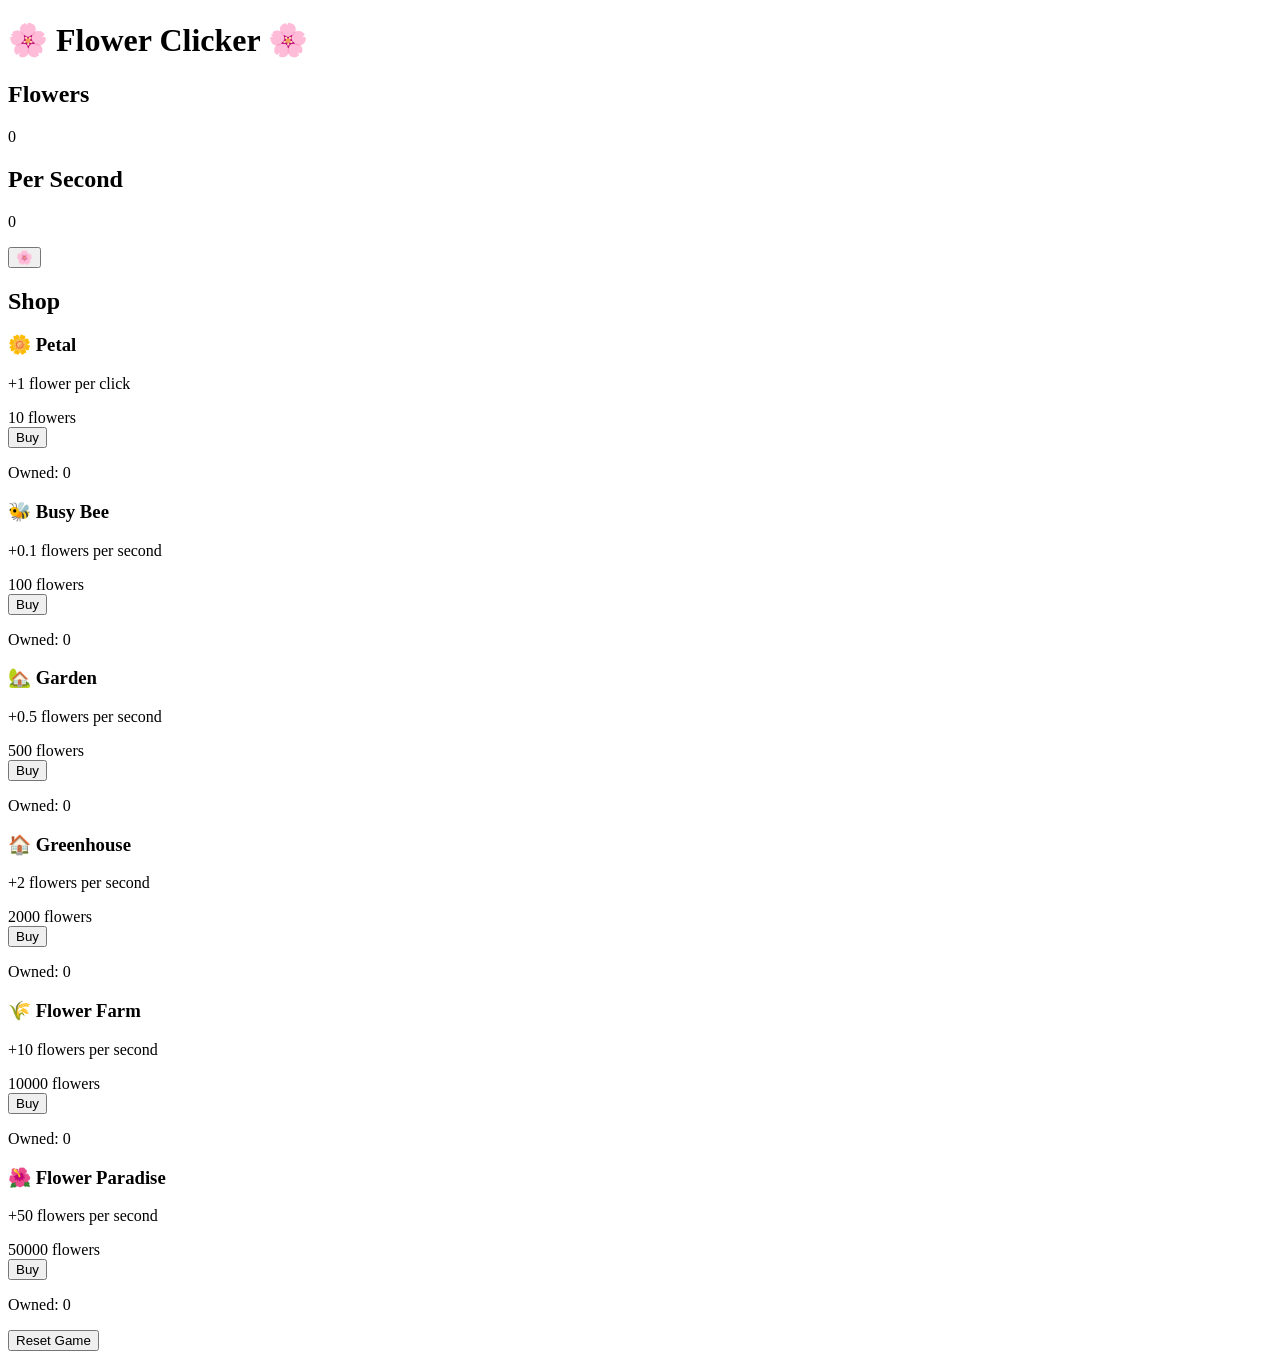
==== index.html @ 1847d162 "Initial flower clicker game HTML" ====
<!DOCTYPE html>
<html lang="en">
<head>
    <meta charset="UTF-8">
    <meta name="viewport" content="width=device-width, initial-scale=1.0">
    <title>Flower Clicker</title>
    <link rel="stylesheet" href="style.css">
</head>
<body>
    <div class="container">
        <h1>🌸 Flower Clicker 🌸</h1>
        
        <div class="game-section">
            <div class="stats">
                <div class="stat-box">
                    <h2>Flowers</h2>
                    <p id="flowerCount">0</p>
                </div>
                <div class="stat-box">
                    <h2>Per Second</h2>
                    <p id="perSecond">0</p>
                </div>
            </div>

            <button id="flowerButton" class="flower-button">
                <span class="flower-icon">🌸</span>
            </button>

            <div class="shop">
                <h2>Shop</h2>
                <div class="items-grid">
                    <div class="shop-item" id="item-petal">
                        <h3>🌼 Petal</h3>
                        <p class="description">+1 flower per click</p>
                        <div class="cost">
                            <span id="petal-cost">10</span> flowers
                        </div>
                        <button class="buy-btn" data-item="petal">Buy</button>
                        <p class="owned">Owned: <span id="petal-owned">0</span></p>
                    </div>

                    <div class="shop-item" id="item-bee">
                        <h3>🐝 Busy Bee</h3>
                        <p class="description">+0.1 flowers per second</p>
                        <div class="cost">
                            <span id="bee-cost">100</span> flowers
                        </div>
                        <button class="buy-btn" data-item="bee">Buy</button>
                        <p class="owned">Owned: <span id="bee-owned">0</span></p>
                    </div>

                    <div class="shop-item" id="item-garden">
                        <h3>🏡 Garden</h3>
                        <p class="description">+0.5 flowers per second</p>
                        <div class="cost">
                            <span id="garden-cost">500</span> flowers
                        </div>
                        <button class="buy-btn" data-item="garden">Buy</button>
                        <p class="owned">Owned: <span id="garden-owned">0</span></p>
                    </div>

                    <div class="shop-item" id="item-greenhouse">
                        <h3>🏠 Greenhouse</h3>
                        <p class="description">+2 flowers per second</p>
                        <div class="cost">
                            <span id="greenhouse-cost">2000</span> flowers
                        </div>
                        <button class="buy-btn" data-item="greenhouse">Buy</button>
                        <p class="owned">Owned: <span id="greenhouse-owned">0</span></p>
                    </div>

                    <div class="shop-item" id="item-farm">
                        <h3>🌾 Flower Farm</h3>
                        <p class="description">+10 flowers per second</p>
                        <div class="cost">
                            <span id="farm-cost">10000</span> flowers
                        </div>
                        <button class="buy-btn" data-item="farm">Buy</button>
                        <p class="owned">Owned: <span id="farm-owned">0</span></p>
                    </div>

                    <div class="shop-item" id="item-paradise">
                        <h3>🌺 Flower Paradise</h3>
                        <p class="description">+50 flowers per second</p>
                        <div class="cost">
                            <span id="paradise-cost">50000</span> flowers
                        </div>
                        <button class="buy-btn" data-item="paradise">Buy</button>
                        <p class="owned">Owned: <span id="paradise-owned">0</span></p>
                    </div>
                </div>
            </div>
        </div>

        <button id="resetBtn" class="reset-btn">Reset Game</button>
    </div>

    <script src="script.js"></script>
</body>
</html>
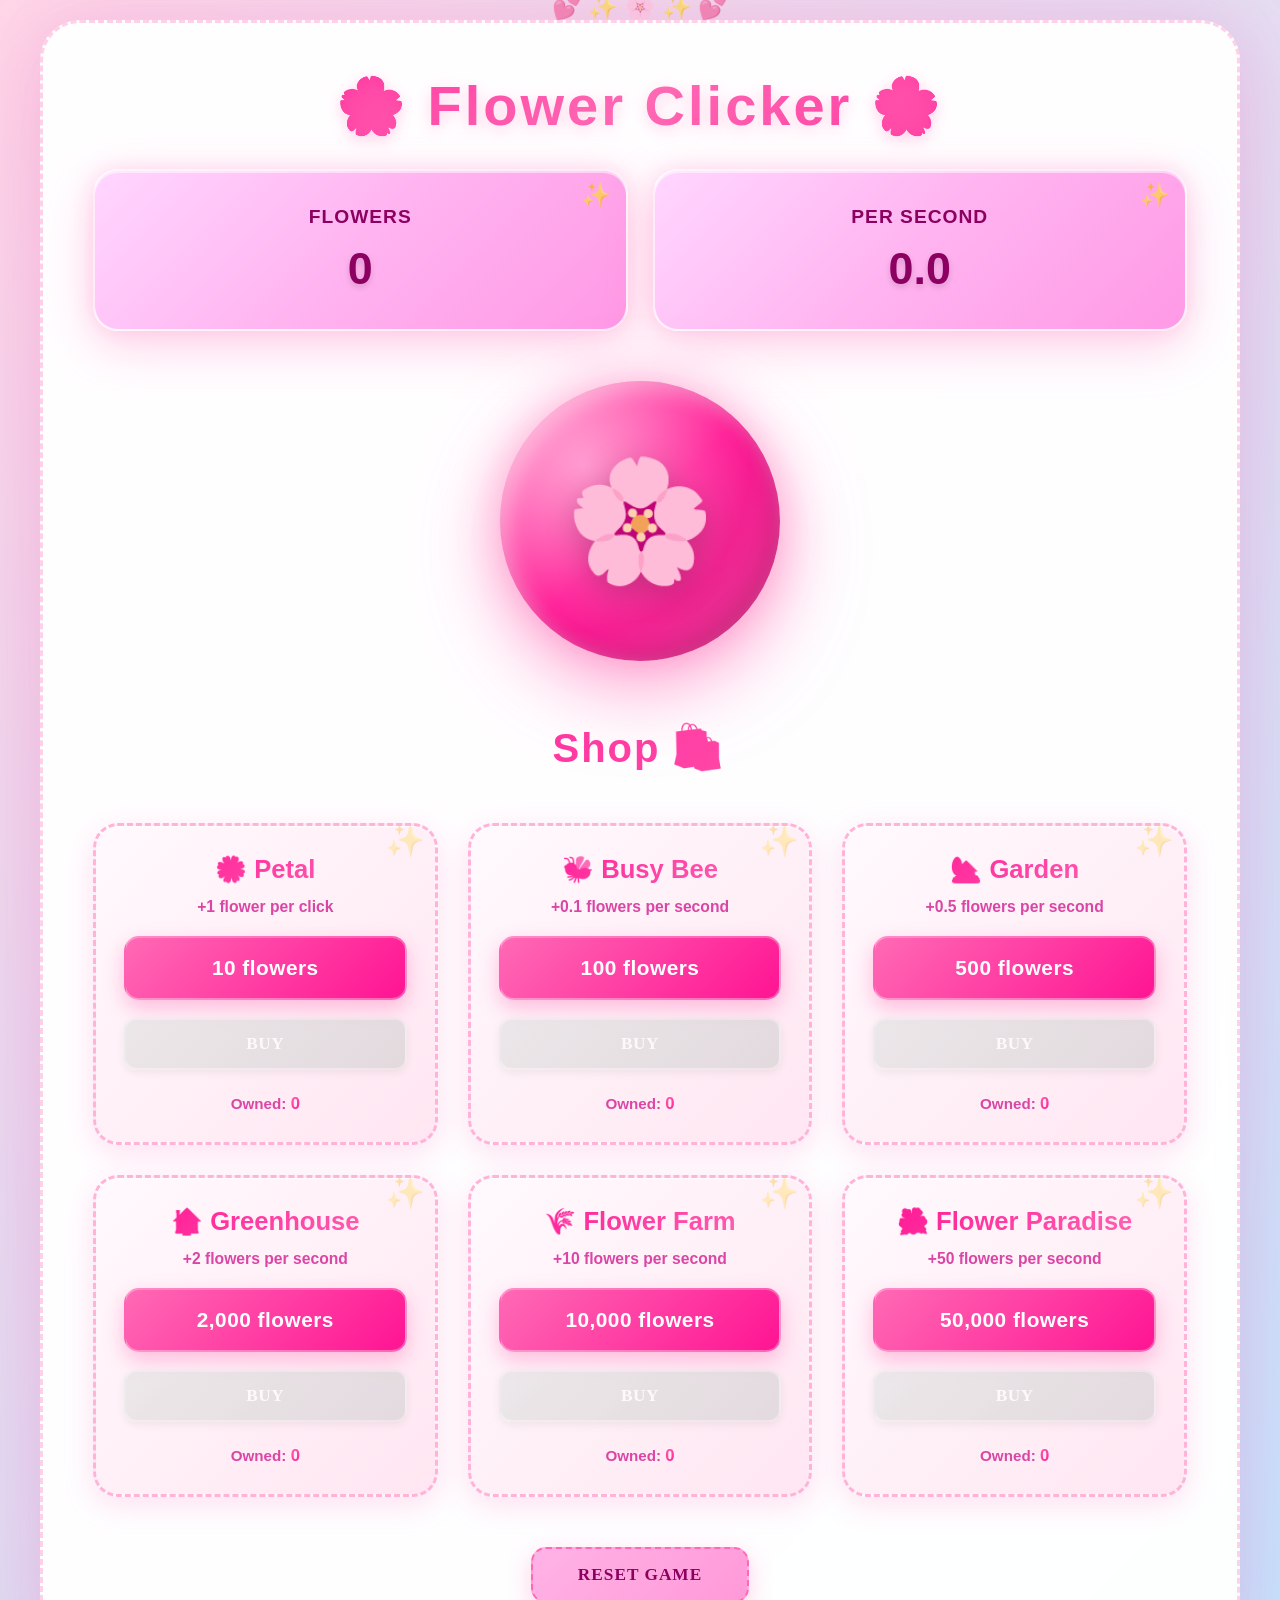
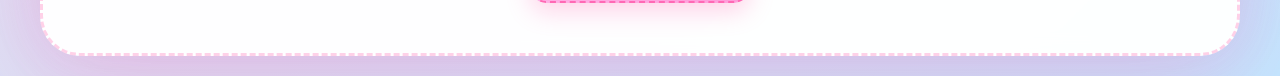
==== commit a3b0c068: "Add sparkles and glitter effects to the game" ====
--- a/index.html
+++ b/index.html
@@ -7,6 +7,9 @@
     <link rel="stylesheet" href="style.css">
 </head>
 <body>
+    <!-- Glitter background -->
+    <div class="glitter-container" id="glitterContainer"></div>
+    
     <div class="container">
         <h1>🌸 Flower Clicker 🌸</h1>
         
@@ -24,6 +27,7 @@
 
             <button id="flowerButton" class="flower-button">
                 <span class="flower-icon">🌸</span>
+                <div class="button-sparkles" id="buttonSparkles"></div>
             </button>
 
             <div class="shop">
--- a/style.css
+++ b/style.css
@@ -0,0 +1,624 @@
+* {
+    margin: 0;
+    padding: 0;
+    box-sizing: border-box;
+}
+
+body {
+    font-family: 'Comic Sans MS', 'Trebuchet MS', cursive, sans-serif;
+    background: linear-gradient(135deg, #ffd6e8 0%, #c2e7ff 25%, #ffc6e0 50%, #d4f1f9 75%, #ffd6e8 100%);
+    background-size: 400% 400%;
+    min-height: 100vh;
+    display: flex;
+    justify-content: center;
+    align-items: center;
+    padding: 20px;
+    overflow-x: hidden;
+    animation: gradientShift 8s ease infinite;
+    position: relative;
+}
+
+@keyframes gradientShift {
+    0% { background-position: 0% 50%; }
+    50% { background-position: 100% 50%; }
+    100% { background-position: 0% 50%; }
+}
+
+/* Glitter container for ambient sparkles */
+.glitter-container {
+    position: fixed;
+    top: 0;
+    left: 0;
+    width: 100%;
+    height: 100%;
+    pointer-events: none;
+    z-index: 1;
+}
+
+/* Background glitter animation */
+.bg-glitter {
+    position: fixed;
+    pointer-events: none;
+    opacity: 0.8;
+    animation: bgGlitterFloat 4s ease-in-out forwards;
+}
+
+@keyframes bgGlitterFloat {
+    0% {
+        opacity: 0;
+        transform: translateY(0) scale(0);
+    }
+    50% {
+        opacity: 1;
+    }
+    100% {
+        opacity: 0;
+        transform: translateY(-100px) scale(1);
+    }
+}
+
+.container {
+    background: rgba(255, 255, 255, 0.97);
+    border-radius: 40px;
+    padding: 50px;
+    max-width: 1200px;
+    width: 100%;
+    box-shadow: 0 30px 100px rgba(255, 105, 180, 0.25),
+                0 0 60px rgba(200, 100, 200, 0.15),
+                inset 0 1px 0 rgba(255, 255, 255, 0.6);
+    border: 3px dashed rgba(255, 105, 180, 0.3);
+    backdrop-filter: blur(10px);
+    position: relative;
+    z-index: 10;
+}
+
+.container::before {
+    content: '💕 ✨ 🌸 ✨ 💕';
+    position: absolute;
+    top: -30px;
+    left: 50%;
+    transform: translateX(-50%);
+    font-size: 1.5em;
+    opacity: 0.6;
+    animation: float 3s ease-in-out infinite;
+}
+
+@keyframes float {
+    0%, 100% { transform: translateX(-50%) translateY(0px); }
+    50% { transform: translateX(-50%) translateY(-15px); }
+}
+
+h1 {
+    text-align: center;
+    background: linear-gradient(135deg, #ff1493 0%, #ff69b4 25%, #ff1493 50%, #ff69b4 75%, #ff1493 100%);
+    -webkit-background-clip: text;
+    -webkit-text-fill-color: transparent;
+    background-clip: text;
+    background-size: 200% 200%;
+    margin-bottom: 30px;
+    font-size: 3.5em;
+    font-weight: 900;
+    letter-spacing: 3px;
+    animation: titleBounce 2s ease-in-out infinite, gradientAnim 3s ease infinite;
+    text-shadow: 0 4px 15px rgba(255, 105, 180, 0.3);
+}
+
+@keyframes titleBounce {
+    0%, 100% { transform: translateY(0) scaleY(1); }
+    50% { transform: translateY(-10px) scaleY(1.05); }
+}
+
+@keyframes gradientAnim {
+    0%, 100% { background-position: 0% 50%; }
+    50% { background-position: 100% 50%; }
+}
+
+.game-section {
+    text-align: center;
+    margin-bottom: 50px;
+}
+
+.stats {
+    display: grid;
+    grid-template-columns: 1fr 1fr;
+    gap: 25px;
+    margin-bottom: 50px;
+}
+
+.stat-box {
+    background: linear-gradient(135deg, #ffd6ff 0%, #ffb3f0 50%, #ff99e6 100%);
+    color: #8b0060;
+    padding: 35px;
+    border-radius: 25px;
+    box-shadow: 0 15px 50px rgba(255, 105, 180, 0.3),
+                inset 0 2px 0 rgba(255, 255, 255, 0.5),
+                0 0 20px rgba(255, 105, 180, 0.2);
+    position: relative;
+    overflow: hidden;
+    transition: all 0.3s ease;
+    border: 2px solid rgba(255, 255, 255, 0.8);
+}
+
+.stat-box::before {
+    content: '';
+    position: absolute;
+    top: -50%;
+    right: -50%;
+    width: 200px;
+    height: 200px;
+    background: radial-gradient(circle, rgba(255, 255, 255, 0.4) 0%, transparent 70%);
+    border-radius: 50%;
+}
+
+.stat-box::after {
+    content: '✨';
+    position: absolute;
+    top: 10px;
+    right: 15px;
+    font-size: 1.5em;
+    opacity: 0.7;
+    animation: spin 3s linear infinite;
+}
+
+@keyframes spin {
+    0%, 100% { transform: rotate(0deg); }
+    50% { transform: rotate(180deg); }
+}
+
+.stat-box:hover {
+    transform: translateY(-8px) scale(1.02);
+    box-shadow: 0 25px 60px rgba(255, 105, 180, 0.4),
+                inset 0 2px 0 rgba(255, 255, 255, 0.5),
+                0 0 30px rgba(255, 105, 180, 0.3);
+}
+
+.stat-box h2 {
+    font-size: 1.2em;
+    margin-bottom: 15px;
+    opacity: 1;
+    font-weight: 800;
+    letter-spacing: 1px;
+    text-transform: uppercase;
+}
+
+.stat-box p {
+    font-size: 2.8em;
+    font-weight: 900;
+    text-shadow: 0 3px 6px rgba(0, 0, 0, 0.15);
+}
+
+.flower-button {
+    background: linear-gradient(135deg, #ff69b4 0%, #ff1493 25%, #db3a8e 50%, #ff1493 75%, #ff69b4 100%);
+    background-size: 200% 200%;
+    border: none;
+    border-radius: 50%;
+    width: 280px;
+    height: 280px;
+    font-size: 120px;
+    cursor: pointer;
+    box-shadow: 0 25px 80px rgba(255, 105, 180, 0.6),
+                0 0 40px rgba(255, 105, 180, 0.4),
+                inset -8px -8px 20px rgba(0, 0, 0, 0.1),
+                inset 8px 8px 20px rgba(255, 255, 255, 0.4);
+    transition: all 0.2s ease;
+    margin: 0 auto 50px;
+    display: flex;
+    align-items: center;
+    justify-content: center;
+    position: relative;
+    overflow: visible;
+    animation: buttonGlow 2s ease-in-out infinite;
+}
+
+@keyframes buttonGlow {
+    0%, 100% { 
+        background-position: 0% 50%;
+        filter: drop-shadow(0 25px 80px rgba(255, 105, 180, 0.6));
+    }
+    50% { 
+        background-position: 100% 50%;
+        filter: drop-shadow(0 30px 100px rgba(255, 105, 180, 0.8));
+    }
+}
+
+.flower-button::before {
+    content: '';
+    position: absolute;
+    top: 0;
+    left: 0;
+    width: 100%;
+    height: 100%;
+    background: radial-gradient(circle at 30% 30%, rgba(255, 255, 255, 0.5), transparent 60%);
+    border-radius: 50%;
+    pointer-events: none;
+}
+
+.button-sparkles {
+    position: absolute;
+    width: 100%;
+    height: 100%;
+    pointer-events: none;
+}
+
+.flower-button:hover {
+    transform: scale(1.12);
+    box-shadow: 0 30px 100px rgba(255, 105, 180, 0.7),
+                0 0 50px rgba(255, 105, 180, 0.5),
+                inset -8px -8px 20px rgba(0, 0, 0, 0.1),
+                inset 8px 8px 20px rgba(255, 255, 255, 0.4);
+}
+
+.flower-button:active {
+    transform: scale(0.88);
+    box-shadow: 0 10px 30px rgba(255, 105, 180, 0.5),
+                inset -8px -8px 20px rgba(0, 0, 0, 0.2),
+                inset 8px 8px 20px rgba(255, 255, 255, 0.2);
+}
+
+.flower-icon {
+    display: inline-block;
+    position: relative;
+    z-index: 1;
+    filter: drop-shadow(0 8px 15px rgba(0, 0, 0, 0.2));
+    animation: iconBounce 1.5s ease-in-out infinite;
+}
+
+@keyframes iconBounce {
+    0%, 100% { transform: translateY(0); }
+    50% { transform: translateY(-10px); }
+}
+
+@keyframes bounce {
+    0%, 100% { transform: translateY(0) scale(1); }
+    50% { transform: translateY(-35px) scale(1.15); }
+}
+
+.flower-button:active .flower-icon {
+    animation: bounce 0.6s ease;
+}
+
+.shop {
+    margin-top: 60px;
+}
+
+.shop h2 {
+    background: linear-gradient(135deg, #ff1493 0%, #ff69b4 100%);
+    -webkit-background-clip: text;
+    -webkit-text-fill-color: transparent;
+    background-clip: text;
+    margin-bottom: 35px;
+    font-size: 2.5em;
+    font-weight: 900;
+    letter-spacing: 2px;
+    position: relative;
+    padding-bottom: 15px;
+}
+
+.shop h2::after {
+    content: '🛍️';
+    margin-left: 10px;
+    font-size: 1.1em;
+}
+
+.items-grid {
+    display: grid;
+    grid-template-columns: repeat(auto-fit, minmax(280px, 1fr));
+    gap: 30px;
+}
+
+.shop-item {
+    background: linear-gradient(135deg, #fff9fd 0%, #fff0f7 50%, #ffe6f2 100%);
+    border: 3px dashed #ffb3d9;
+    border-radius: 25px;
+    padding: 28px;
+    transition: all 0.3s ease;
+    cursor: pointer;
+    position: relative;
+    overflow: hidden;
+    box-shadow: 0 8px 30px rgba(255, 105, 180, 0.2),
+                inset 0 1px 0 rgba(255, 255, 255, 0.8);
+}
+
+.shop-item::before {
+    content: '';
+    position: absolute;
+    top: 0;
+    left: -100%;
+    width: 100%;
+    height: 100%;
+    background: linear-gradient(90deg, transparent, rgba(255, 255, 255, 0.5), transparent);
+    transition: left 0.5s;
+}
+
+.shop-item::after {
+    content: '✨';
+    position: absolute;
+    top: -5px;
+    right: 10px;
+    font-size: 2em;
+    opacity: 0.3;
+    animation: floatSparkle 2s ease-in-out infinite;
+}
+
+@keyframes floatSparkle {
+    0%, 100% { transform: translateY(0) rotate(0deg) scale(0.8); opacity: 0.2; }
+    50% { transform: translateY(-15px) rotate(180deg) scale(1.2); opacity: 0.6; }
+}
+
+.shop-item:hover::before {
+    left: 100%;
+}
+
+.shop-item:hover {
+    transform: translateY(-15px) scale(1.03);
+    box-shadow: 0 20px 50px rgba(255, 105, 180, 0.35),
+                0 0 30px rgba(255, 105, 180, 0.25),
+                inset 0 1px 0 rgba(255, 255, 255, 0.8);
+    border-color: #ff69b4;
+    background: linear-gradient(135deg, #fffdfe 0%, #fff5f9 50%, #fff0f7 100%);
+}
+
+.shop-item h3 {
+    background: linear-gradient(135deg, #ff1493 0%, #ff69b4 100%);
+    -webkit-background-clip: text;
+    -webkit-text-fill-color: transparent;
+    background-clip: text;
+    margin-bottom: 12px;
+    font-size: 1.6em;
+    font-weight: 800;
+}
+
+.shop-item .description {
+    color: #d946a6;
+    font-size: 0.98em;
+    margin-bottom: 18px;
+    font-weight: 600;
+    line-height: 1.4;
+}
+
+.shop-item .cost {
+    background: linear-gradient(135deg, #ff69b4 0%, #ff1493 100%);
+    padding: 18px;
+    border-radius: 15px;
+    margin-bottom: 18px;
+    font-weight: 900;
+    color: white;
+    font-size: 1.3em;
+    box-shadow: 0 8px 20px rgba(255, 105, 180, 0.4);
+    letter-spacing: 0.5px;
+    border: 2px solid rgba(255, 255, 255, 0.3);
+}
+
+.buy-btn {
+    background: linear-gradient(135deg, #ff69b4 0%, #ff1493 100%);
+    color: white;
+    border: none;
+    padding: 14px 28px;
+    border-radius: 12px;
+    cursor: pointer;
+    font-weight: 900;
+    font-size: 1.08em;
+    transition: all 0.3s ease;
+    width: 100%;
+    margin-bottom: 12px;
+    box-shadow: 0 8px 20px rgba(255, 105, 180, 0.4);
+    letter-spacing: 0.5px;
+    text-transform: uppercase;
+    border: 2px solid rgba(255, 255, 255, 0.4);
+    font-family: 'Comic Sans MS', cursive;
+    position: relative;
+    overflow: hidden;
+}
+
+.buy-btn::before {
+    content: '';
+    position: absolute;
+    top: -50%;
+    left: -50%;
+    width: 200%;
+    height: 200%;
+    background: radial-gradient(circle, rgba(255, 255, 255, 0.3) 0%, transparent 70%);
+    opacity: 0;
+    transition: opacity 0.3s ease;
+}
+
+.buy-btn:hover {
+    transform: scale(1.05);
+    box-shadow: 0 12px 30px rgba(255, 105, 180, 0.5);
+}
+
+.buy-btn:hover::before {
+    opacity: 1;
+}
+
+.buy-btn:active {
+    transform: scale(0.95);
+}
+
+.buy-btn:disabled {
+    background: linear-gradient(135deg, #e0e0e0 0%, #d0d0d0 100%);
+    cursor: not-allowed;
+    opacity: 0.6;
+    box-shadow: 0 3px 10px rgba(0, 0, 0, 0.1);
+}
+
+.owned {
+    color: #d946a6;
+    font-size: 0.95em;
+    margin-top: 12px;
+    font-weight: 700;
+}
+
+.owned span {
+    font-weight: 900;
+    background: linear-gradient(135deg, #ff69b4 0%, #ff1493 100%);
+    -webkit-background-clip: text;
+    -webkit-text-fill-color: transparent;
+    background-clip: text;
+    font-size: 1.1em;
+}
+
+.reset-btn {
+    background: linear-gradient(135deg, #ffb3e6 0%, #ff99d8 100%);
+    color: #8b0060;
+    border: 2px dashed #ff69b4;
+    padding: 16px 45px;
+    border-radius: 15px;
+    cursor: pointer;
+    font-weight: 900;
+    font-size: 1.08em;
+    margin: 40px auto 0;
+    display: block;
+    transition: all 0.3s ease;
+    box-shadow: 0 8px 25px rgba(255, 105, 180, 0.3);
+    letter-spacing: 1px;
+    text-transform: uppercase;
+    font-family: 'Comic Sans MS', cursive;
+}
+
+.reset-btn:hover {
+    background: linear-gradient(135deg, #ff99d8 0%, #ff80ce 100%);
+    transform: scale(1.08);
+    box-shadow: 0 12px 35px rgba(255, 105, 180, 0.4);
+}
+
+.reset-btn:active {
+    transform: scale(0.95);
+}
+
+/* Sparkle animation */
+.sparkle {
+    position: fixed;
+    font-weight: 900;
+    pointer-events: none;
+    animation: sparkleFloat 1.2s ease-out forwards;
+    filter: drop-shadow(0 2px 4px rgba(255, 105, 180, 0.5));
+}
+
+@keyframes sparkleFloat {
+    0% {
+        opacity: 1;
+        transform: translateY(0) scale(1) rotate(0deg);
+    }
+    50% {
+        opacity: 1;
+    }
+    100% {
+        opacity: 0;
+        transform: translateY(-80px) scale(0.3) rotate(360deg);
+    }
+}
+
+/* Floating text animation */
+.float-text {
+    position: fixed;
+    font-weight: 900;
+    font-size: 32px;
+    background: linear-gradient(135deg, #ff1493 0%, #ff69b4 100%);
+    -webkit-background-clip: text;
+    -webkit-text-fill-color: transparent;
+    background-clip: text;
+    pointer-events: none;
+    animation: float-up 1s ease-out forwards;
+    text-shadow: 0 3px 8px rgba(255, 105, 180, 0.4);
+    filter: drop-shadow(0 3px 6px rgba(255, 105, 180, 0.4));
+    font-family: 'Comic Sans MS', cursive;
+}
+
+@keyframes float-up {
+    0% {
+        opacity: 1;
+        transform: translateY(0) translateX(0) scale(1);
+    }
+    50% {
+        opacity: 1;
+        transform: translateY(-40px) translateX(30px) scale(1.15);
+    }
+    100% {
+        opacity: 0;
+        transform: translateY(-100px) translateX(50px) scale(0.8);
+    }
+}
+
+/* Flower particle burst effect */
+.flower-particle {
+    position: fixed;
+    font-size: 32px;
+    pointer-events: none;
+    animation: particle-burst 1.2s ease-out forwards;
+    z-index: 100;
+    filter: drop-shadow(0 3px 8px rgba(255, 105, 180, 0.3));
+}
+
+@keyframes particle-burst {
+    0% {
+        opacity: 1;
+        transform: translate(0, 0) scale(1) rotate(0deg);
+    }
+    50% {
+        opacity: 1;
+    }
+    100% {
+        opacity: 0;
+        transform: translate(calc(var(--vx) * 100px), calc(var(--vy) * 100px)) scale(0.2) rotate(360deg);
+    }
+}
+
+/* Mobile responsive */
+@media (max-width: 768px) {
+    .container {
+        padding: 30px;
+        border-radius: 30px;
+    }
+
+    h1 {
+        font-size: 2.5em;
+        margin-bottom: 20px;
+    }
+
+    .flower-button {
+        width: 200px;
+        height: 200px;
+        font-size: 80px;
+        margin-bottom: 35px;
+    }
+
+    .items-grid {
+        grid-template-columns: 1fr;
+        gap: 20px;
+    }
+
+    .stats {
+        gap: 18px;
+        margin-bottom: 35px;
+    }
+
+    .stat-box {
+        padding: 25px;
+    }
+
+    .stat-box p {
+        font-size: 2.2em;
+    }
+}
+
+@media (max-width: 480px) {
+    .container {
+        padding: 20px;
+        border-radius: 20px;
+    }
+
+    h1 {
+        font-size: 2em;
+    }
+
+    .flower-button {
+        width: 160px;
+        height: 160px;
+        font-size: 60px;
+    }
+
+    .shop h2 {
+        font-size: 1.8em;
+    }
+}
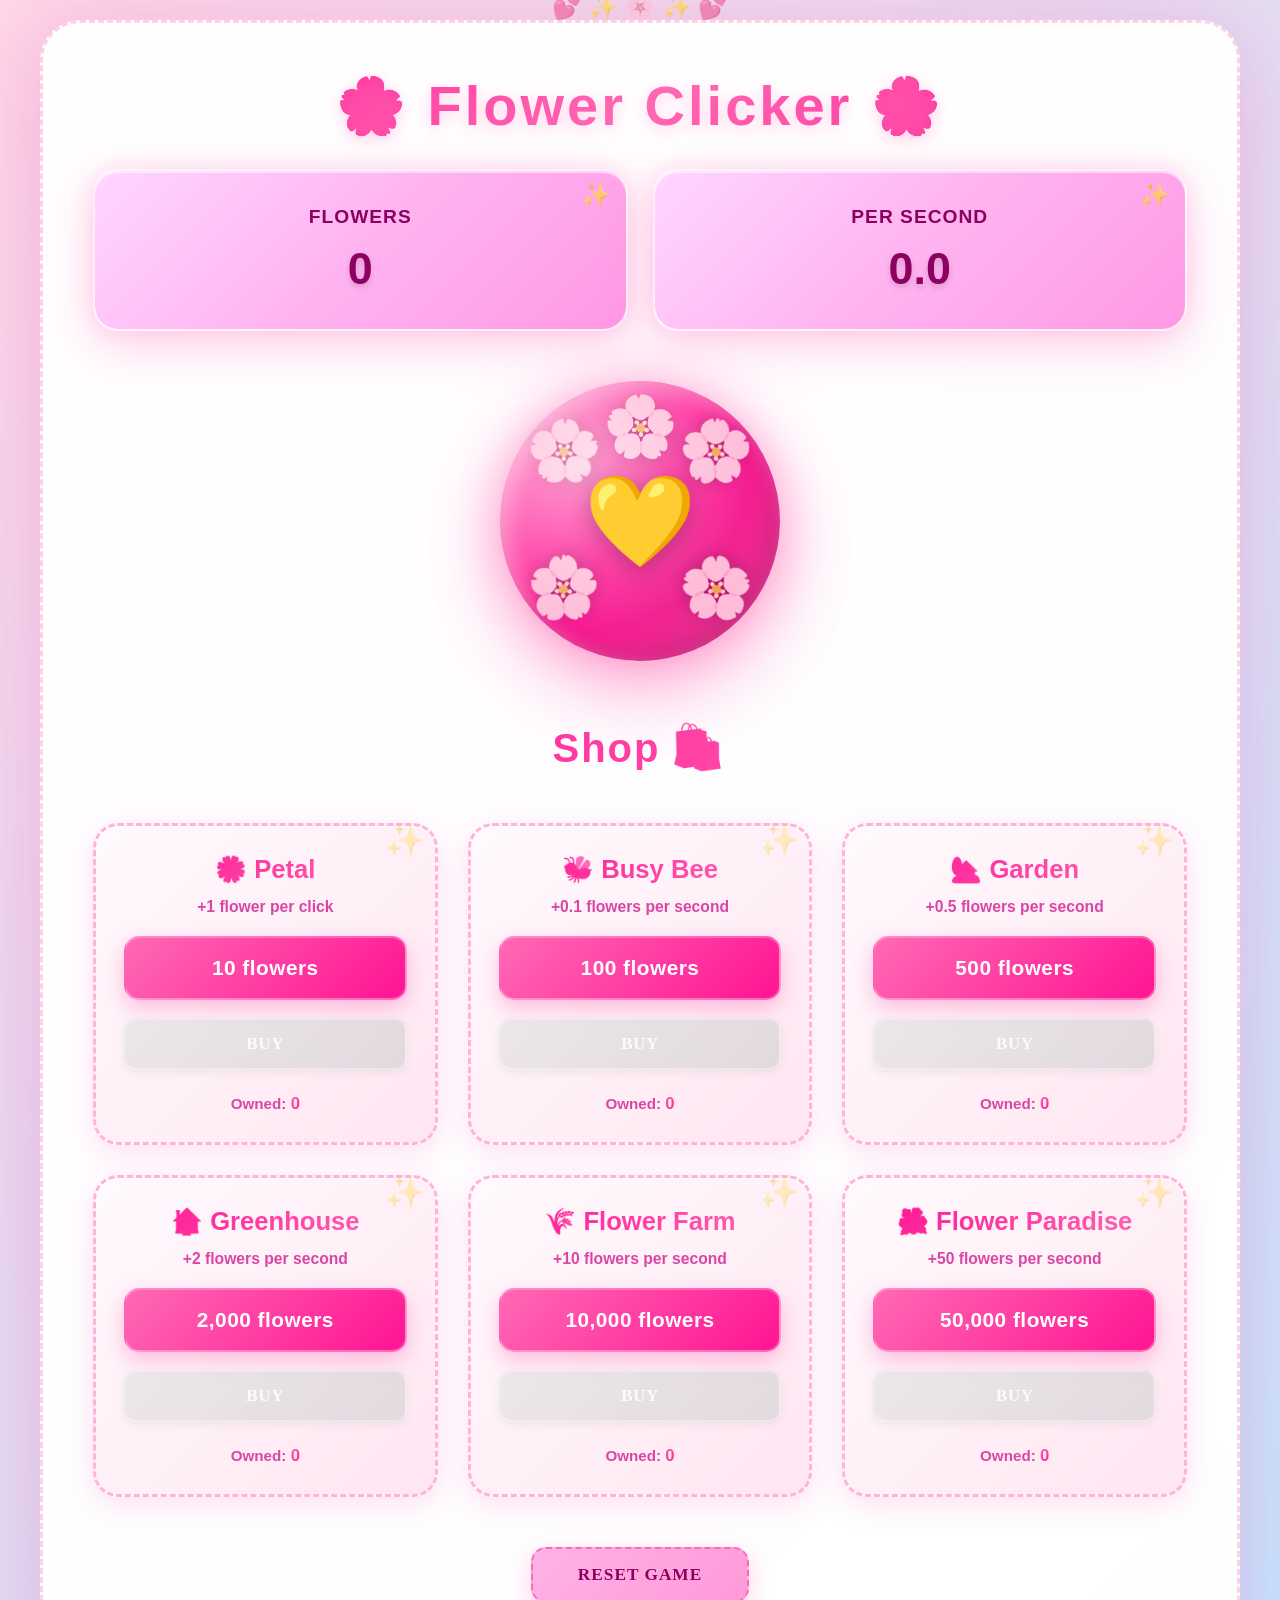
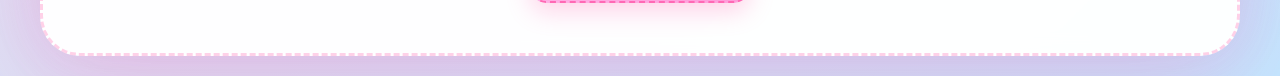
==== commit 4a0edb43: "Add more details to the main flower button with animated petals and glowing center" ====
--- a/index.html
+++ b/index.html
@@ -26,7 +26,14 @@
             </div>
 
             <button id="flowerButton" class="flower-button">
-                <span class="flower-icon">🌸</span>
+                <div class="flower-petals">
+                    <div class="petal petal-1">🌸</div>
+                    <div class="petal petal-2">🌸</div>
+                    <div class="petal petal-3">🌸</div>
+                    <div class="petal petal-4">🌸</div>
+                    <div class="petal petal-5">🌸</div>
+                </div>
+                <div class="flower-center">💛</div>
                 <div class="button-sparkles" id="buttonSparkles"></div>
             </button>
 
--- a/style.css
+++ b/style.css
@@ -187,6 +187,7 @@
     text-shadow: 0 3px 6px rgba(0, 0, 0, 0.15);
 }
 
+/* Main flower button with petals */
 .flower-button {
     background: linear-gradient(135deg, #ff69b4 0%, #ff1493 25%, #db3a8e 50%, #ff1493 75%, #ff69b4 100%);
     background-size: 200% 200%;
@@ -194,7 +195,6 @@
     border-radius: 50%;
     width: 280px;
     height: 280px;
-    font-size: 120px;
     cursor: pointer;
     box-shadow: 0 25px 80px rgba(255, 105, 180, 0.6),
                 0 0 40px rgba(255, 105, 180, 0.4),
@@ -231,6 +231,7 @@
     background: radial-gradient(circle at 30% 30%, rgba(255, 255, 255, 0.5), transparent 60%);
     border-radius: 50%;
     pointer-events: none;
+    z-index: 2;
 }
 
 .button-sparkles {
@@ -238,6 +239,96 @@
     width: 100%;
     height: 100%;
     pointer-events: none;
+}
+
+/* Flower petals arrangement */
+.flower-petals {
+    position: absolute;
+    width: 100%;
+    height: 100%;
+    display: flex;
+    align-items: center;
+    justify-content: center;
+    z-index: 1;
+}
+
+.petal {
+    position: absolute;
+    font-size: 60px;
+    filter: drop-shadow(0 4px 8px rgba(0, 0, 0, 0.2));
+    animation: petalFloat 2s ease-in-out infinite;
+}
+
+.petal-1 {
+    top: 10px;
+    left: 50%;
+    transform: translateX(-50%) rotate(0deg);
+    animation-delay: 0s;
+}
+
+.petal-2 {
+    top: 35px;
+    right: 25px;
+    transform: rotate(72deg);
+    animation-delay: 0.2s;
+}
+
+.petal-3 {
+    bottom: 35px;
+    right: 25px;
+    transform: rotate(144deg);
+    animation-delay: 0.4s;
+}
+
+.petal-4 {
+    bottom: 35px;
+    left: 25px;
+    transform: rotate(216deg);
+    animation-delay: 0.6s;
+}
+
+.petal-5 {
+    top: 35px;
+    left: 25px;
+    transform: rotate(288deg);
+    animation-delay: 0.8s;
+}
+
+@keyframes petalFloat {
+    0%, 100% {
+        transform: translateY(0) rotate(var(--rotation, 0deg)) scale(1);
+        opacity: 0.9;
+    }
+    50% {
+        transform: translateY(-8px) rotate(var(--rotation, 0deg)) scale(1.1);
+        opacity: 1;
+    }
+}
+
+.petal-1 { --rotation: 0deg; }
+.petal-2 { --rotation: 72deg; }
+.petal-3 { --rotation: 144deg; }
+.petal-4 { --rotation: 216deg; }
+.petal-5 { --rotation: 288deg; }
+
+/* Flower center */
+.flower-center {
+    font-size: 90px;
+    z-index: 3;
+    position: relative;
+    filter: drop-shadow(0 6px 12px rgba(0, 0, 0, 0.25));
+    animation: centerGlow 1.5s ease-in-out infinite;
+}
+
+@keyframes centerGlow {
+    0%, 100% {
+        transform: scale(1) rotate(0deg);
+        filter: drop-shadow(0 6px 12px rgba(0, 0, 0, 0.25)) drop-shadow(0 0 8px rgba(255, 215, 0, 0.3));
+    }
+    50% {
+        transform: scale(1.1) rotate(15deg);
+        filter: drop-shadow(0 8px 16px rgba(0, 0, 0, 0.3)) drop-shadow(0 0 15px rgba(255, 215, 0, 0.6));
+    }
 }
 
 .flower-button:hover {
@@ -248,6 +339,21 @@
                 inset 8px 8px 20px rgba(255, 255, 255, 0.4);
 }
 
+.flower-button:hover .flower-center {
+    animation: centerGlowHover 1s ease-in-out infinite;
+}
+
+@keyframes centerGlowHover {
+    0%, 100% {
+        transform: scale(1.15) rotate(0deg);
+        filter: drop-shadow(0 8px 16px rgba(0, 0, 0, 0.3)) drop-shadow(0 0 20px rgba(255, 215, 0, 0.8));
+    }
+    50% {
+        transform: scale(1.25) rotate(20deg);
+        filter: drop-shadow(0 10px 20px rgba(0, 0, 0, 0.35)) drop-shadow(0 0 25px rgba(255, 215, 0, 1));
+    }
+}
+
 .flower-button:active {
     transform: scale(0.88);
     box-shadow: 0 10px 30px rgba(255, 105, 180, 0.5),
@@ -255,26 +361,17 @@
                 inset 8px 8px 20px rgba(255, 255, 255, 0.2);
 }
 
-.flower-icon {
-    display: inline-block;
-    position: relative;
-    z-index: 1;
-    filter: drop-shadow(0 8px 15px rgba(0, 0, 0, 0.2));
-    animation: iconBounce 1.5s ease-in-out infinite;
-}
-
-@keyframes iconBounce {
-    0%, 100% { transform: translateY(0); }
-    50% { transform: translateY(-10px); }
-}
-
-@keyframes bounce {
-    0%, 100% { transform: translateY(0) scale(1); }
-    50% { transform: translateY(-35px) scale(1.15); }
-}
-
-.flower-button:active .flower-icon {
-    animation: bounce 0.6s ease;
+.flower-button:active .flower-center {
+    animation: centerBounce 0.6s ease;
+}
+
+@keyframes centerBounce {
+    0%, 100% {
+        transform: scale(0.9) rotate(0deg);
+    }
+    50% {
+        transform: scale(1.3) rotate(30deg);
+    }
 }
 
 .shop {
@@ -579,8 +676,15 @@
     .flower-button {
         width: 200px;
         height: 200px;
-        font-size: 80px;
         margin-bottom: 35px;
+    }
+
+    .petal {
+        font-size: 40px;
+    }
+
+    .flower-center {
+        font-size: 60px;
     }
 
     .items-grid {
@@ -615,7 +719,14 @@
     .flower-button {
         width: 160px;
         height: 160px;
-        font-size: 60px;
+    }
+
+    .petal {
+        font-size: 30px;
+    }
+
+    .flower-center {
+        font-size: 45px;
     }
 
     .shop h2 {
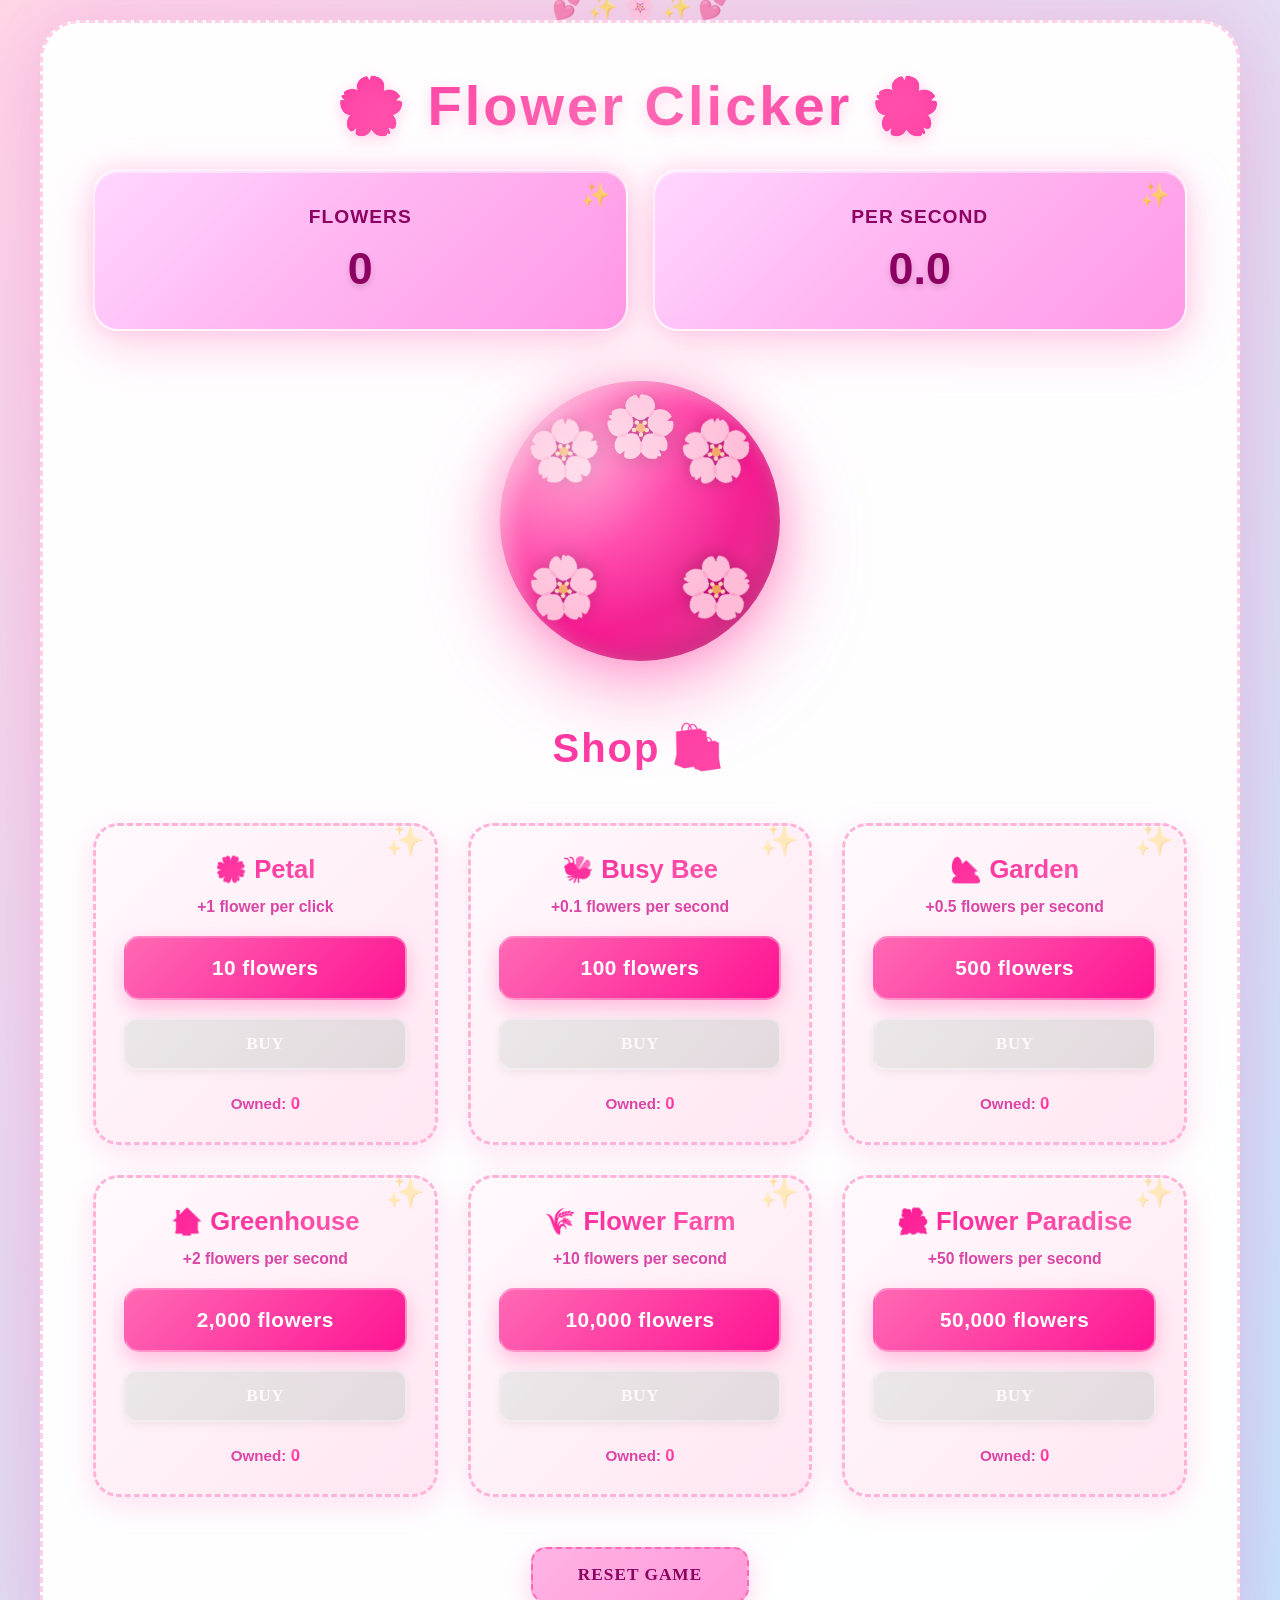
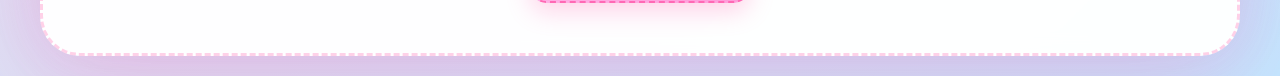
==== commit 5a1bb668: "Remove yellow heart from flower center" ====
--- a/index.html
+++ b/index.html
@@ -33,7 +33,7 @@
                     <div class="petal petal-4">🌸</div>
                     <div class="petal petal-5">🌸</div>
                 </div>
-                <div class="flower-center">💛</div>
+                <div class="flower-center"></div>
                 <div class="button-sparkles" id="buttonSparkles"></div>
             </button>
 
@@ -108,4 +108,4 @@
 
     <script src="script.js"></script>
 </body>
-</html>+</html>
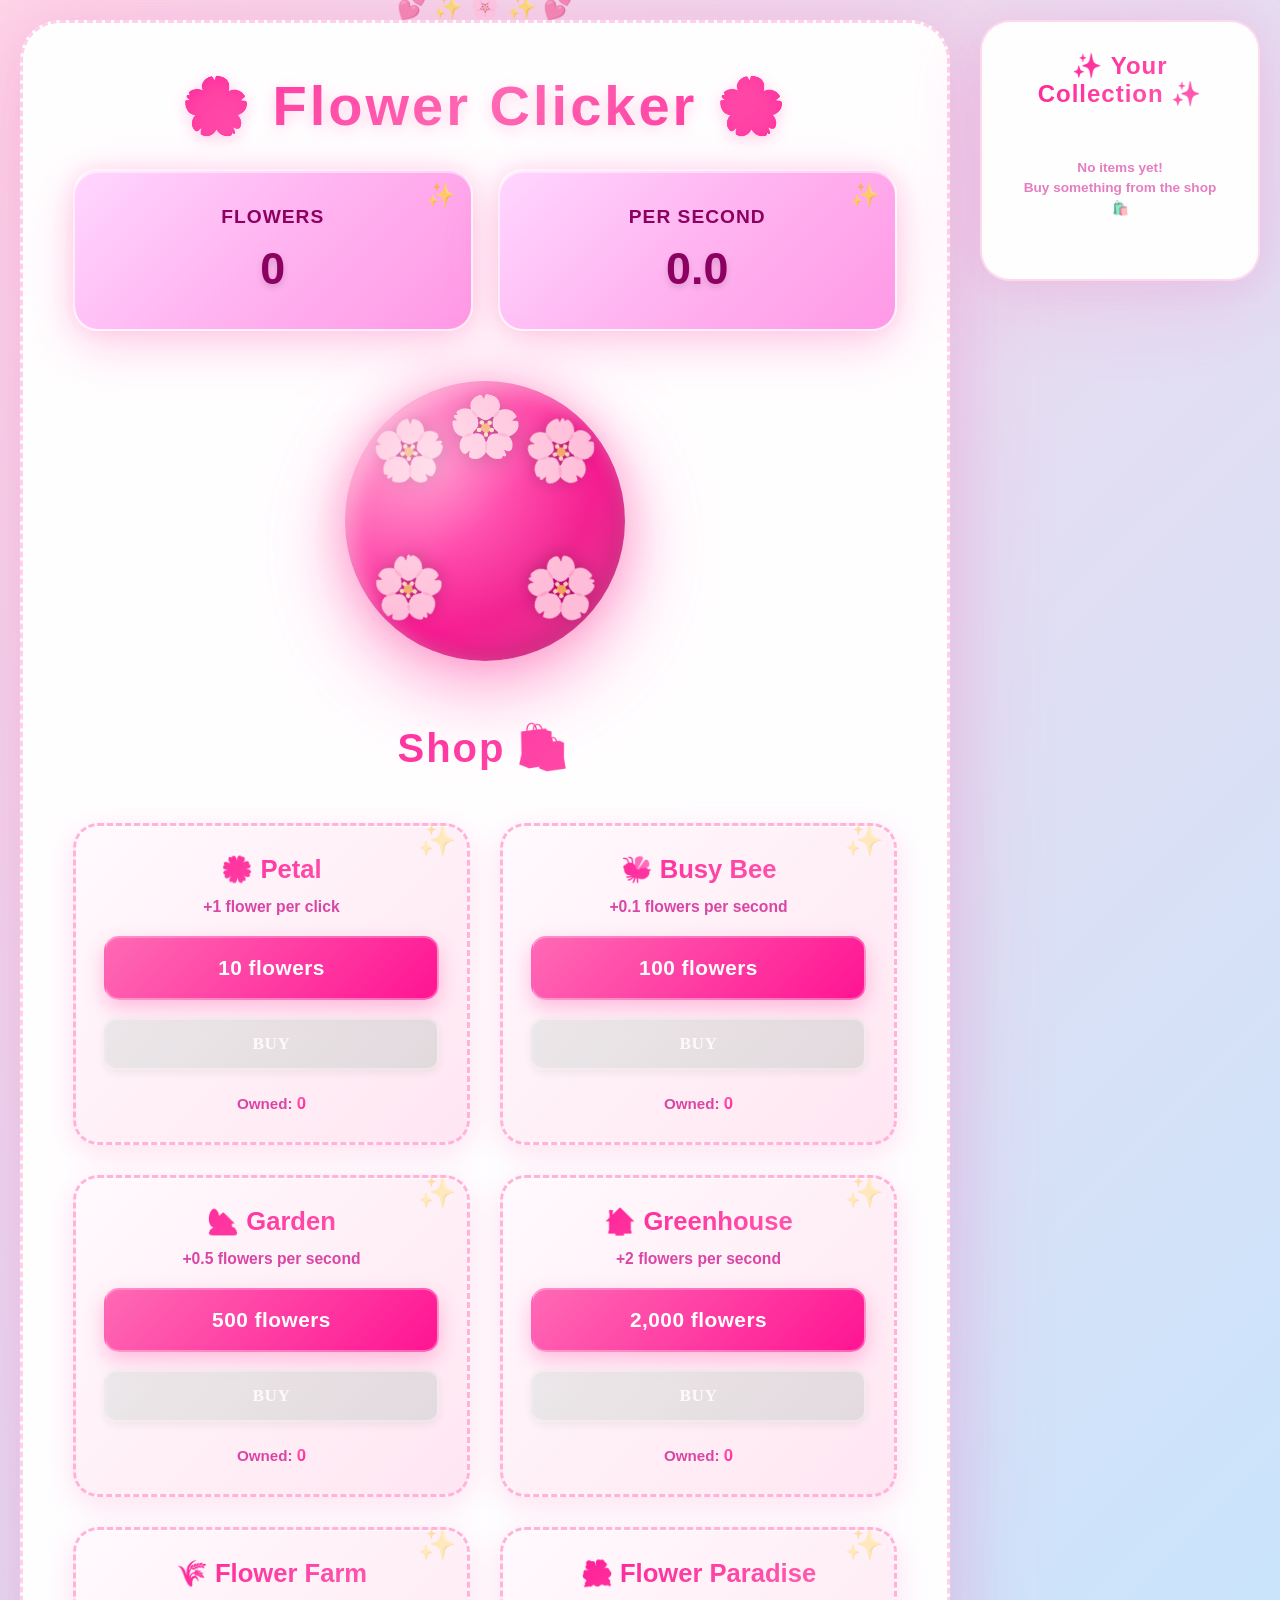
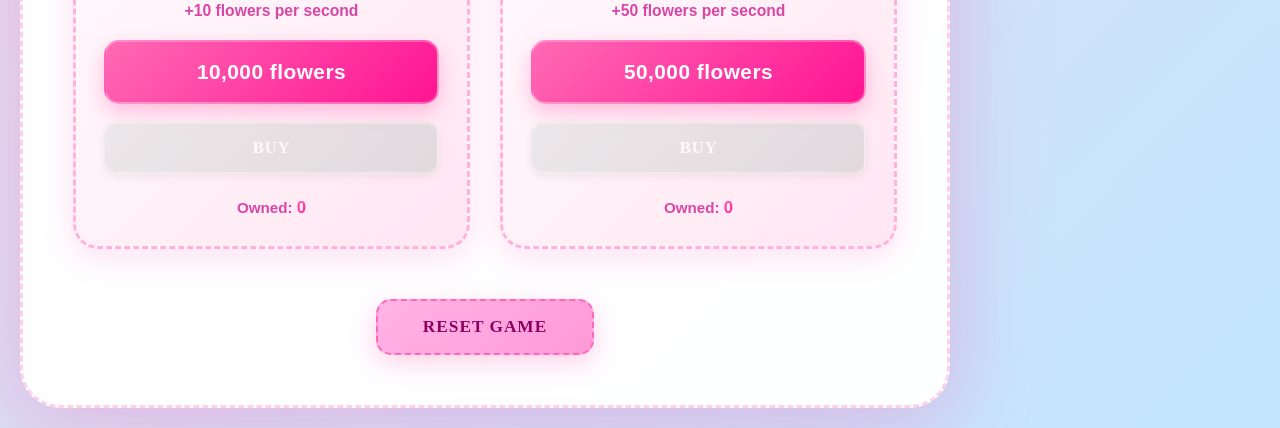
==== commit 49a6a49a: "Update HTML with inventory sidebar structure" ====
--- a/index.html
+++ b/index.html
@@ -10,100 +10,110 @@
     <!-- Glitter background -->
     <div class="glitter-container" id="glitterContainer"></div>
     
-    <div class="container">
-        <h1>🌸 Flower Clicker 🌸</h1>
-        
-        <div class="game-section">
-            <div class="stats">
-                <div class="stat-box">
-                    <h2>Flowers</h2>
-                    <p id="flowerCount">0</p>
+    <div class="main-layout">
+        <div class="container">
+            <h1>🌸 Flower Clicker 🌸</h1>
+            
+            <div class="game-section">
+                <div class="stats">
+                    <div class="stat-box">
+                        <h2>Flowers</h2>
+                        <p id="flowerCount">0</p>
+                    </div>
+                    <div class="stat-box">
+                        <h2>Per Second</h2>
+                        <p id="perSecond">0</p>
+                    </div>
                 </div>
-                <div class="stat-box">
-                    <h2>Per Second</h2>
-                    <p id="perSecond">0</p>
+
+                <button id="flowerButton" class="flower-button">
+                    <div class="flower-petals">
+                        <div class="petal petal-1">🌸</div>
+                        <div class="petal petal-2">🌸</div>
+                        <div class="petal petal-3">🌸</div>
+                        <div class="petal petal-4">🌸</div>
+                        <div class="petal petal-5">🌸</div>
+                    </div>
+                    <div class="flower-center"></div>
+                    <div class="button-sparkles" id="buttonSparkles"></div>
+                </button>
+
+                <div class="shop">
+                    <h2>Shop</h2>
+                    <div class="items-grid">
+                        <div class="shop-item" id="item-petal">
+                            <h3>🌼 Petal</h3>
+                            <p class="description">+1 flower per click</p>
+                            <div class="cost">
+                                <span id="petal-cost">10</span> flowers
+                            </div>
+                            <button class="buy-btn" data-item="petal">Buy</button>
+                            <p class="owned">Owned: <span id="petal-owned">0</span></p>
+                        </div>
+
+                        <div class="shop-item" id="item-bee">
+                            <h3>🐝 Busy Bee</h3>
+                            <p class="description">+0.1 flowers per second</p>
+                            <div class="cost">
+                                <span id="bee-cost">100</span> flowers
+                            </div>
+                            <button class="buy-btn" data-item="bee">Buy</button>
+                            <p class="owned">Owned: <span id="bee-owned">0</span></p>
+                        </div>
+
+                        <div class="shop-item" id="item-garden">
+                            <h3>🏡 Garden</h3>
+                            <p class="description">+0.5 flowers per second</p>
+                            <div class="cost">
+                                <span id="garden-cost">500</span> flowers
+                            </div>
+                            <button class="buy-btn" data-item="garden">Buy</button>
+                            <p class="owned">Owned: <span id="garden-owned">0</span></p>
+                        </div>
+
+                        <div class="shop-item" id="item-greenhouse">
+                            <h3>🏠 Greenhouse</h3>
+                            <p class="description">+2 flowers per second</p>
+                            <div class="cost">
+                                <span id="greenhouse-cost">2000</span> flowers
+                            </div>
+                            <button class="buy-btn" data-item="greenhouse">Buy</button>
+                            <p class="owned">Owned: <span id="greenhouse-owned">0</span></p>
+                        </div>
+
+                        <div class="shop-item" id="item-farm">
+                            <h3>🌾 Flower Farm</h3>
+                            <p class="description">+10 flowers per second</p>
+                            <div class="cost">
+                                <span id="farm-cost">10000</span> flowers
+                            </div>
+                            <button class="buy-btn" data-item="farm">Buy</button>
+                            <p class="owned">Owned: <span id="farm-owned">0</span></p>
+                        </div>
+
+                        <div class="shop-item" id="item-paradise">
+                            <h3>🌺 Flower Paradise</h3>
+                            <p class="description">+50 flowers per second</p>
+                            <div class="cost">
+                                <span id="paradise-cost">50000</span> flowers
+                            </div>
+                            <button class="buy-btn" data-item="paradise">Buy</button>
+                            <p class="owned">Owned: <span id="paradise-owned">0</span></p>
+                        </div>
+                    </div>
                 </div>
             </div>
 
-            <button id="flowerButton" class="flower-button">
-                <div class="flower-petals">
-                    <div class="petal petal-1">🌸</div>
-                    <div class="petal petal-2">🌸</div>
-                    <div class="petal petal-3">🌸</div>
-                    <div class="petal petal-4">🌸</div>
-                    <div class="petal petal-5">🌸</div>
-                </div>
-                <div class="flower-center"></div>
-                <div class="button-sparkles" id="buttonSparkles"></div>
-            </button>
+            <button id="resetBtn" class="reset-btn">Reset Game</button>
+        </div>
 
-            <div class="shop">
-                <h2>Shop</h2>
-                <div class="items-grid">
-                    <div class="shop-item" id="item-petal">
-                        <h3>🌼 Petal</h3>
-                        <p class="description">+1 flower per click</p>
-                        <div class="cost">
-                            <span id="petal-cost">10</span> flowers
-                        </div>
-                        <button class="buy-btn" data-item="petal">Buy</button>
-                        <p class="owned">Owned: <span id="petal-owned">0</span></p>
-                    </div>
-
-                    <div class="shop-item" id="item-bee">
-                        <h3>🐝 Busy Bee</h3>
-                        <p class="description">+0.1 flowers per second</p>
-                        <div class="cost">
-                            <span id="bee-cost">100</span> flowers
-                        </div>
-                        <button class="buy-btn" data-item="bee">Buy</button>
-                        <p class="owned">Owned: <span id="bee-owned">0</span></p>
-                    </div>
-
-                    <div class="shop-item" id="item-garden">
-                        <h3>🏡 Garden</h3>
-                        <p class="description">+0.5 flowers per second</p>
-                        <div class="cost">
-                            <span id="garden-cost">500</span> flowers
-                        </div>
-                        <button class="buy-btn" data-item="garden">Buy</button>
-                        <p class="owned">Owned: <span id="garden-owned">0</span></p>
-                    </div>
-
-                    <div class="shop-item" id="item-greenhouse">
-                        <h3>🏠 Greenhouse</h3>
-                        <p class="description">+2 flowers per second</p>
-                        <div class="cost">
-                            <span id="greenhouse-cost">2000</span> flowers
-                        </div>
-                        <button class="buy-btn" data-item="greenhouse">Buy</button>
-                        <p class="owned">Owned: <span id="greenhouse-owned">0</span></p>
-                    </div>
-
-                    <div class="shop-item" id="item-farm">
-                        <h3>🌾 Flower Farm</h3>
-                        <p class="description">+10 flowers per second</p>
-                        <div class="cost">
-                            <span id="farm-cost">10000</span> flowers
-                        </div>
-                        <button class="buy-btn" data-item="farm">Buy</button>
-                        <p class="owned">Owned: <span id="farm-owned">0</span></p>
-                    </div>
-
-                    <div class="shop-item" id="item-paradise">
-                        <h3>🌺 Flower Paradise</h3>
-                        <p class="description">+50 flowers per second</p>
-                        <div class="cost">
-                            <span id="paradise-cost">50000</span> flowers
-                        </div>
-                        <button class="buy-btn" data-item="paradise">Buy</button>
-                        <p class="owned">Owned: <span id="paradise-owned">0</span></p>
-                    </div>
-                </div>
+        <!-- Inventory Sidebar -->
+        <div class="inventory-sidebar">
+            <h3>✨ Your Collection ✨</h3>
+            <div class="inventory-items" id="inventoryItems">
+                <div class="inventory-empty">No items yet!<br>Buy something from the shop 🛍️</div>
             </div>
         </div>
-
-        <button id="resetBtn" class="reset-btn">Reset Game</button>
     </div>
 
     <script src="script.js"></script>
--- a/style.css
+++ b/style.css
@@ -57,19 +57,29 @@
     }
 }
 
+/* Main layout with sidebar */
+.main-layout {
+    display: flex;
+    gap: 30px;
+    align-items: flex-start;
+    justify-content: center;
+    width: 100%;
+    max-width: 1600px;
+    z-index: 10;
+}
+
 .container {
     background: rgba(255, 255, 255, 0.97);
     border-radius: 40px;
     padding: 50px;
     max-width: 1200px;
-    width: 100%;
+    flex: 1;
     box-shadow: 0 30px 100px rgba(255, 105, 180, 0.25),
                 0 0 60px rgba(200, 100, 200, 0.15),
                 inset 0 1px 0 rgba(255, 255, 255, 0.6);
     border: 3px dashed rgba(255, 105, 180, 0.3);
     backdrop-filter: blur(10px);
     position: relative;
-    z-index: 10;
 }
 
 .container::before {
@@ -86,6 +96,119 @@
 @keyframes float {
     0%, 100% { transform: translateX(-50%) translateY(0px); }
     50% { transform: translateX(-50%) translateY(-15px); }
+}
+
+/* Inventory Sidebar */
+.inventory-sidebar {
+    background: rgba(255, 255, 255, 0.97);
+    border-radius: 30px;
+    padding: 30px 25px;
+    width: 280px;
+    max-height: 600px;
+    overflow-y: auto;
+    box-shadow: 0 20px 80px rgba(255, 105, 180, 0.2),
+                0 0 40px rgba(200, 100, 200, 0.1),
+                inset 0 1px 0 rgba(255, 255, 255, 0.6);
+    border: 2px solid rgba(255, 105, 180, 0.25);
+    backdrop-filter: blur(10px);
+}
+
+.inventory-sidebar h3 {
+    background: linear-gradient(135deg, #ff1493 0%, #ff69b4 100%);
+    -webkit-background-clip: text;
+    -webkit-text-fill-color: transparent;
+    background-clip: text;
+    font-size: 1.5em;
+    margin-bottom: 20px;
+    font-weight: 900;
+    letter-spacing: 1px;
+    text-align: center;
+}
+
+.inventory-items {
+    display: flex;
+    flex-direction: column;
+    gap: 12px;
+}
+
+.inventory-item {
+    background: linear-gradient(135deg, #fff9fd 0%, #fff0f7 50%, #ffe6f2 100%);
+    border: 2px solid #ffb3d9;
+    border-radius: 15px;
+    padding: 12px;
+    display: flex;
+    align-items: center;
+    gap: 12px;
+    transition: all 0.3s ease;
+    animation: slideIn 0.4s ease forwards;
+}
+
+@keyframes slideIn {
+    from {
+        opacity: 0;
+        transform: translateX(-20px);
+    }
+    to {
+        opacity: 1;
+        transform: translateX(0);
+    }
+}
+
+.inventory-item:hover {
+    transform: translateX(5px);
+    box-shadow: 0 8px 20px rgba(255, 105, 180, 0.2);
+    border-color: #ff69b4;
+    background: linear-gradient(135deg, #fffdfe 0%, #fff5f9 50%, #fff0f7 100%);
+}
+
+.inventory-item-emoji {
+    font-size: 32px;
+    min-width: 35px;
+}
+
+.inventory-item-name {
+    flex: 1;
+    font-weight: 700;
+    color: #d946a6;
+    font-size: 0.9em;
+}
+
+.inventory-item-count {
+    background: linear-gradient(135deg, #ff69b4 0%, #ff1493 100%);
+    -webkit-background-clip: text;
+    -webkit-text-fill-color: transparent;
+    background-clip: text;
+    font-weight: 900;
+    font-size: 0.95em;
+}
+
+.inventory-empty {
+    text-align: center;
+    color: #d946a6;
+    font-size: 0.85em;
+    padding: 30px 15px;
+    opacity: 0.7;
+    font-weight: 600;
+    line-height: 1.5;
+}
+
+/* Scrollbar styling for sidebar */
+.inventory-sidebar::-webkit-scrollbar {
+    width: 6px;
+}
+
+.inventory-sidebar::-webkit-scrollbar-track {
+    background: rgba(255, 105, 180, 0.1);
+    border-radius: 10px;
+}
+
+.inventory-sidebar::-webkit-scrollbar-thumb {
+    background: rgba(255, 105, 180, 0.3);
+    border-radius: 10px;
+}
+
+.inventory-sidebar::-webkit-scrollbar-thumb:hover {
+    background: rgba(255, 105, 180, 0.5);
 }
 
 h1 {
@@ -662,6 +785,38 @@
 }
 
 /* Mobile responsive */
+@media (max-width: 1200px) {
+    .main-layout {
+        flex-direction: column;
+        gap: 20px;
+    }
+
+    .inventory-sidebar {
+        width: 100%;
+        max-height: 300px;
+        display: grid;
+        grid-template-columns: auto 1fr;
+        align-items: start;
+        gap: 20px;
+    }
+
+    .inventory-sidebar h3 {
+        grid-column: 1 / -1;
+    }
+
+    .inventory-items {
+        flex-direction: row;
+        flex-wrap: wrap;
+    }
+
+    .inventory-item {
+        flex: 1;
+        min-width: 120px;
+        flex-direction: column;
+        text-align: center;
+    }
+}
+
 @media (max-width: 768px) {
     .container {
         padding: 30px;
@@ -704,6 +859,22 @@
     .stat-box p {
         font-size: 2.2em;
     }
+
+    .inventory-sidebar {
+        max-height: none;
+        display: flex;
+        flex-direction: column;
+    }
+
+    .inventory-items {
+        flex-direction: row;
+        flex-wrap: wrap;
+    }
+
+    .inventory-item {
+        flex: 1;
+        min-width: 100px;
+    }
 }
 
 @media (max-width: 480px) {
@@ -732,4 +903,13 @@
     .shop h2 {
         font-size: 1.8em;
     }
-}+
+    .inventory-sidebar {
+        padding: 20px 15px;
+    }
+
+    .inventory-item-emoji {
+        font-size: 24px;
+        min-width: 28px;
+    }
+}
